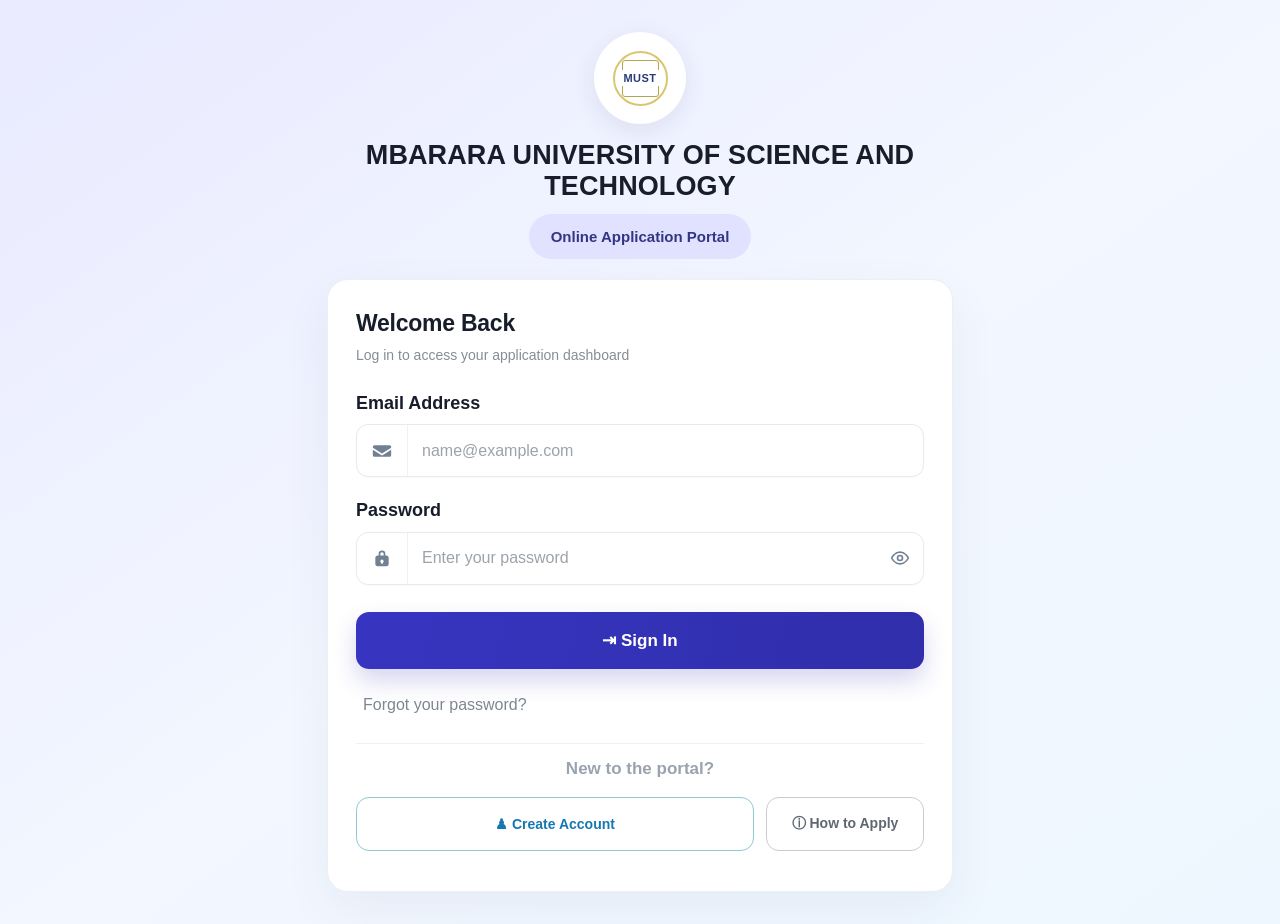
==== index.html @ db2b8105 "Add files via upload" ====
<!DOCTYPE html>
<html lang="en">
<head>
  <meta charset="UTF-8">
  <meta name="viewport" content="width=device-width, initial-scale=1.0">
  <title>MUST Online Application Portal — Design Demo</title>
  <link rel="stylesheet" href="style.css">
</head>
<body>
  <main class="portal">
    <header class="brand">
      <div class="crest" aria-label="Decorative university crest placeholder">
        <div class="crest-inner"><span>MUST</span></div>
      </div>
      <h1>MBARARA UNIVERSITY OF SCIENCE AND TECHNOLOGY</h1>
      <div class="portal-tag">Online Application Portal</div>
    </header>

    <section class="login-card">
      <div id="loginView">
        <h2 class="view-title">Welcome Back</h2>
        <p class="intro">Log in to access your application dashboard</p>
        <div id="loginNotice" class="notice" role="status"></div>

        <form id="loginForm">
          <div class="field">
            <label for="loginEmail">Email Address</label>
            <div class="input-shell">
              <span class="input-icon" aria-hidden="true">
                <svg viewBox="0 0 24 24" fill="currentColor"><path d="M3 5h18a2 2 0 0 1 2 2v1l-11 7L1 8V7a2 2 0 0 1 2-2zm-2 5.4 10.4 6.7a1.1 1.1 0 0 0 1.2 0L23 10.4V17a2 2 0 0 1-2 2H3a2 2 0 0 1-2-2z"/></svg>
              </span>
              <input id="loginEmail" type="email" placeholder="name@example.com" autocomplete="email" required>
            </div>
          </div>

          <div class="field">
            <label for="loginPassword">Password</label>
            <div class="input-shell">
              <span class="input-icon" aria-hidden="true">
                <svg viewBox="0 0 24 24" fill="currentColor"><path d="M17 9h-1V7a4 4 0 0 0-8 0v2H7a3 3 0 0 0-3 3v7a3 3 0 0 0 3 3h10a3 3 0 0 0 3-3v-7a3 3 0 0 0-3-3zM10 7a2 2 0 0 1 4 0v2h-4zm3 10.7V19h-2v-1.3a2 2 0 1 1 2 0z"/></svg>
              </span>
              <input id="loginPassword" type="password" placeholder="Enter your password" autocomplete="current-password" required>
              <button class="eye" type="button" data-toggle="loginPassword" aria-label="Show or hide password">
                <svg viewBox="0 0 24 24" fill="none" stroke="currentColor" stroke-width="2"><path d="M2 12s3.5-7 10-7 10 7 10 7-3.5 7-10 7S2 12 2 12z"/><circle cx="12" cy="12" r="3"/></svg>
              </button>
            </div>
          </div>

          <button class="sign-in" type="submit">⇥ Sign In</button>
        </form>

        <div class="forgot-row">
          <button class="link-button" id="forgotButton" type="button"><span class="key-icon"></span>Forgot your password?</button>
        </div>

        <div class="separator"></div>
        <div class="new-here">New to the portal?</div>
        <div class="bottom-actions">
          <button class="create-account" id="showSignup" type="button">♟ Create Account</button>
          <button class="how-apply" id="howApply" type="button">ⓘ How to Apply</button>
        </div>
      </div>

      <div id="signupView" class="hidden">
        <button class="back-button" id="backToLogin" type="button">← Back to sign in</button>
        <h2 class="view-title">Create Account</h2>
        <p class="intro">Register to begin your online application</p>
        <div id="signupNotice" class="notice" role="status"></div>

        <form id="signupForm">
          <div class="field">
            <label for="fullName">Full Name</label>
            <div class="input-shell"><span class="input-icon" aria-hidden="true">♟</span><input id="fullName" type="text" placeholder="Enter your full name" autocomplete="name" minlength="2" required></div>
          </div>
          <div class="field">
            <label for="signupEmail">Email Address</label>
            <div class="input-shell"><span class="input-icon" aria-hidden="true">✉</span><input id="signupEmail" type="email" placeholder="name@example.com" autocomplete="email" required></div>
          </div>
          <div class="field">
            <label for="signupPassword">Password</label>
            <div class="input-shell"><span class="input-icon" aria-hidden="true">🔒</span><input id="signupPassword" type="password" placeholder="At least 8 characters" minlength="8" autocomplete="new-password" required><button class="eye" type="button" data-toggle="signupPassword" aria-label="Show or hide password">◉</button></div>
          </div>
          <div class="field">
            <label for="confirmPassword">Confirm Password</label>
            <div class="input-shell"><span class="input-icon" aria-hidden="true">🔒</span><input id="confirmPassword" type="password" placeholder="Enter password again" minlength="8" autocomplete="new-password" required></div>
          </div>
          <button class="sign-in" type="submit">Create Account</button>
        </form>
        <p class="fine-print">Class project prototype. Do not use a real password.</p>
      </div>

      <div id="dashboardView" class="hidden">
        <h2 class="view-title">Welcome to your dashboard!</h2>
        <p class="intro" id="welcomeText">You have signed in.</p>
        <div class="notice success show">You are signed in to this local demonstration.</div>
        <div class="dashboard-panel"><strong>Application Status</strong><p>No application submitted yet.</p></div>
        <button class="sign-in" id="signOut" type="button">Sign Out</button>
      </div>

      <p class="fine-print"></p>
    </section>
  </main>

  <script src="script.js" defer></script>
</body>
</html>
---- style.css ----
:root {
      --purple: #3432b7;
      --purple-dark: #2f2da8;
      --ink: #171d2a;
      --muted: #87919d;
      --line: #e9ebef;
    }

    * { box-sizing: border-box; }

    html, body { min-height: 100%; }

    body {
      margin: 0;
      min-height: 100vh;
      padding: 32px 18px;
      display: flex;
      align-items: center;
      justify-content: center;
      font-family: Arial, Helvetica, sans-serif;
      color: var(--ink);
      background: linear-gradient(145deg, #e9eaff 0%, #f3f7ff 52%, #eef7ff 100%);
    }

    .portal {
      width: 100%;
      max-width: 626px;
    }

    .brand {
      text-align: center;
      margin: 0 auto 20px;
    }

    .crest {
      width: 92px;
      height: 92px;
      margin: 0 auto 16px;
      border-radius: 50%;
      background: #fff;
      box-shadow: 0 7px 25px rgba(40, 48, 105, .09);
      display: flex;
      align-items: center;
      justify-content: center;
    }

    /* A simple original crest placeholder, not the university's official logo. */
    .crest-inner {
      width: 55px;
      height: 55px;
      border: 2px solid #d8c76e;
      border-radius: 50%;
      display: grid;
      place-items: center;
      color: #263b79;
      font-size: 11px;
      font-weight: 800;
      letter-spacing: .5px;
      position: relative;
    }

    .crest-inner::before {
      content: "";
      position: absolute;
      inset: 7px;
      border: 1px solid #b5a44d;
      border-radius: 3px;
    }

    .crest-inner span {
      background: #fff;
      z-index: 1;
      padding: 2px;
    }

    .brand h1 {
      max-width: 590px;
      margin: 0 auto 11px;
      font-size: 27px;
      line-height: 1.16;
      font-weight: 800;
      letter-spacing: .1px;
    }

    .portal-tag {
      display: inline-flex;
      align-items: center;
      justify-content: center;
      min-height: 45px;
      padding: 0 22px;
      border-radius: 28px;
      background: #e0e2ff;
      color: #343583;
      font-size: 15px;
      font-weight: 700;
    }

    .login-card {
      width: 100%;
      padding: 30px 28px 22px;
      border: 1px solid rgba(235, 238, 245, .9);
      border-radius: 21px;
      background: #fff;
      box-shadow: 0 18px 50px rgba(39, 52, 90, .06);
    }

    .view-title {
      margin: 0 0 8px;
      font-size: 23px;
      font-weight: 800;
      letter-spacing: -.25px;
    }

    .intro {
      margin: 0 0 27px;
      color: #858d96;
      font-size: 14px;
      line-height: 1.5;
    }

    .field { margin-bottom: 23px; }

    .field label {
      display: block;
      margin: 0 0 10px;
      font-size: 18px;
      line-height: 1.2;
      font-weight: 700;
    }

    .input-shell {
      height: 53px;
      display: flex;
      align-items: center;
      border: 1px solid #e9eaed;
      border-radius: 12px;
      overflow: hidden;
      background: #fff;
      box-shadow: 0 1px 3px rgba(30, 40, 60, .025);
    }

    .input-shell:focus-within {
      border-color: #8c8ae0;
      box-shadow: 0 0 0 3px rgba(52, 50, 183, .08);
    }

    .input-icon {
      width: 51px;
      height: 100%;
      flex: 0 0 51px;
      display: grid;
      place-items: center;
      border-right: 1px solid #f0f1f3;
      color: #718093;
    }

    .input-icon svg, .eye svg {
      width: 20px;
      height: 20px;
      display: block;
    }

    .input-shell input {
      width: 100%;
      min-width: 0;
      height: 100%;
      padding: 0 14px;
      border: 0;
      outline: 0;
      color: #263044;
      background: transparent;
      font: inherit;
      font-size: 16px;
    }

    .input-shell input::placeholder { color: #9ca3aa; opacity: 1; }

    .eye {
      height: 100%;
      width: 47px;
      flex: 0 0 47px;
      display: grid;
      place-items: center;
      border: 0;
      background: transparent;
      color: #718093;
      cursor: pointer;
    }

    .sign-in {
      width: 100%;
      height: 57px;
      margin-top: 4px;
      border: 0;
      border-radius: 13px;
      background: linear-gradient(100deg, #3735c1, #302eaa);
      color: white;
      font-size: 17px;
      font-weight: 800;
      cursor: pointer;
      box-shadow: 0 12px 23px rgba(52, 50, 183, .20);
    }

    .sign-in:hover { filter: brightness(1.04); }

    .forgot-row { margin: 23px 0 28px; }

    .link-button {
      padding: 0;
      border: 0;
      background: transparent;
      color: #7d8793;
      font: inherit;
      font-size: 16px;
      cursor: pointer;
      text-align: left;
    }

    .link-button:hover { color: var(--purple); }

    .key-icon { color: #748294; font-size: 20px; margin-right: 7px; }

    .separator {
      height: 1px;
      background: #f0f1f4;
      margin: 0 0 15px;
    }

    .new-here {
      text-align: center;
      margin: 0 0 18px;
      color: #9aa3af;
      font-size: 17px;
      font-weight: 700;
    }

    .bottom-actions {
      display: flex;
      gap: 12px;
    }

    .create-account, .how-apply {
      min-height: 54px;
      border-radius: 13px;
      background: #fff;
      font-size: 14px;
      font-weight: 700;
      cursor: pointer;
    }

    .create-account {
      flex: 1;
      border: 1px solid #8ec8d6;
      color: #1678b0;
    }

    .how-apply {
      flex: 0 0 158px;
      border: 1px solid #c8cbd0;
      color: #5e6873;
    }

    .create-account:hover, .how-apply:hover { background: #f9fbff; }

    .back-button {
      margin: 0 0 20px;
      padding: 0;
      border: 0;
      background: transparent;
      color: var(--purple);
      font-size: 14px;
      font-weight: 700;
      cursor: pointer;
    }

    .notice {
      display: none;
      margin: 0 0 18px;
      padding: 12px 14px;
      border-radius: 10px;
      font-size: 13px;
      line-height: 1.5;
    }

    .notice.show { display: block; }
    .notice.error { color: #9b2632; background: #fff0f1; }
    .notice.success { color: #176c42; background: #eaf9f0; }

    .hidden { display: none !important; }

    .dashboard-panel {
      border: 1px solid var(--line);
      border-radius: 12px;
      padding: 17px;
      margin: 20px 0;
    }

    .dashboard-panel p { color: var(--muted); font-size: 14px; margin-bottom: 0; }

    .fine-print {
      margin: 18px 0 0;
      text-align: center;
      color: #9ca5b1;
      font-size: 11px;
      line-height: 1.5;
    }

    @media (max-width: 520px) {
      body { padding: 24px 13px; }
      .crest { width: 76px; height: 76px; }
      .brand h1 { font-size: 22px; }
      .portal-tag { min-height: 40px; font-size: 13px; }
      .login-card { padding: 25px 19px 20px; border-radius: 18px; }
      .view-title { font-size: 22px; }
      .field label { font-size: 16px; }
      .input-shell input { font-size: 14px; }
      .bottom-actions { flex-direction: column; }
      .how-apply { flex: auto; width: 100%; }
    }
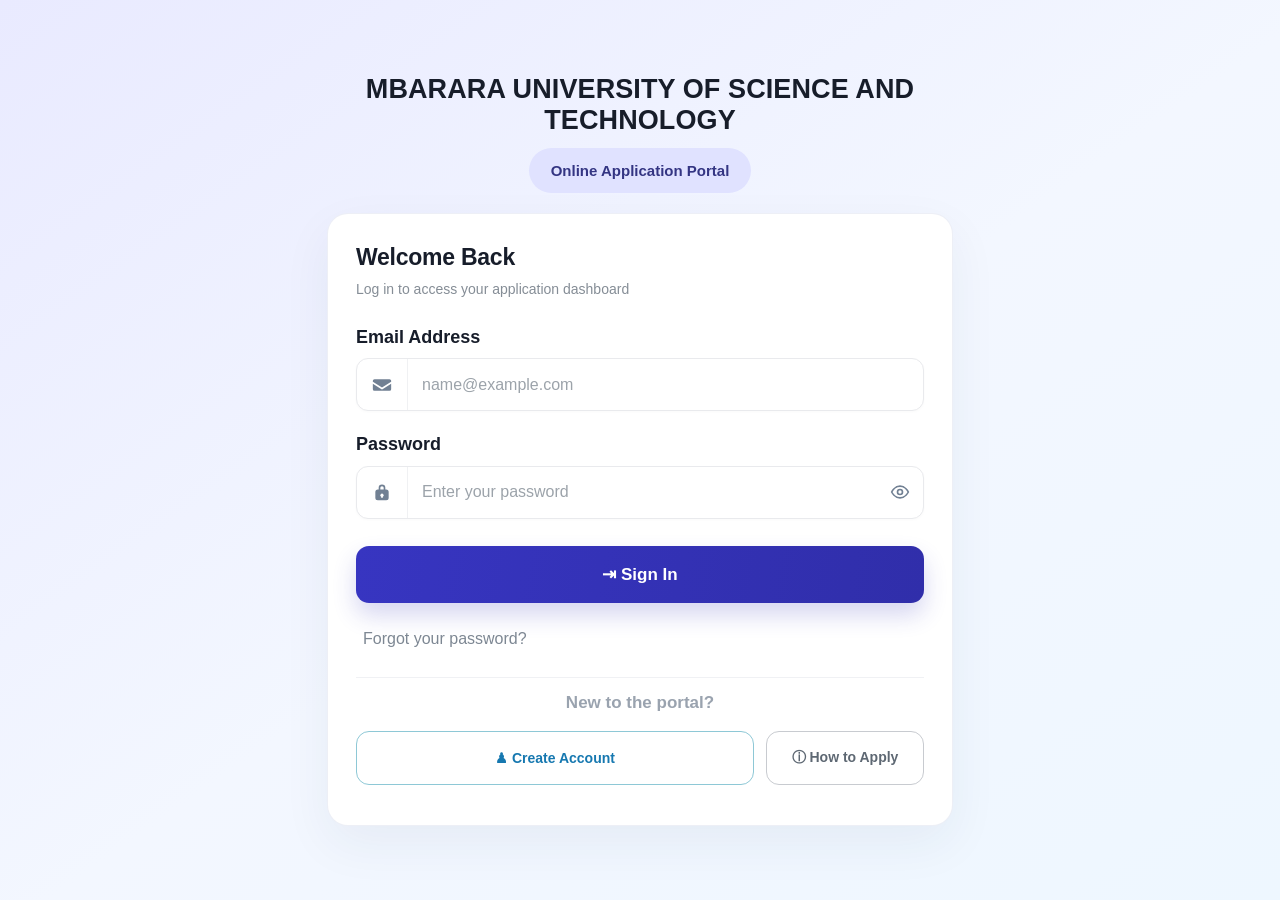
==== commit 3367325b: "Update index.html" ====
--- a/index.html
+++ b/index.html
@@ -9,10 +9,7 @@
 <body>
   <main class="portal">
     <header class="brand">
-      <div class="crest" aria-label="Decorative university crest placeholder">
-        <div class="crest-inner"><span>MUST</span></div>
-      </div>
-      <h1>MBARARA UNIVERSITY OF SCIENCE AND TECHNOLOGY</h1>
+     <h1>MBARARA UNIVERSITY OF SCIENCE AND TECHNOLOGY</h1>
       <div class="portal-tag">Online Application Portal</div>
     </header>
 
@@ -103,4 +100,4 @@
 
   <script src="script.js" defer></script>
 </body>
-</html>+</html>
